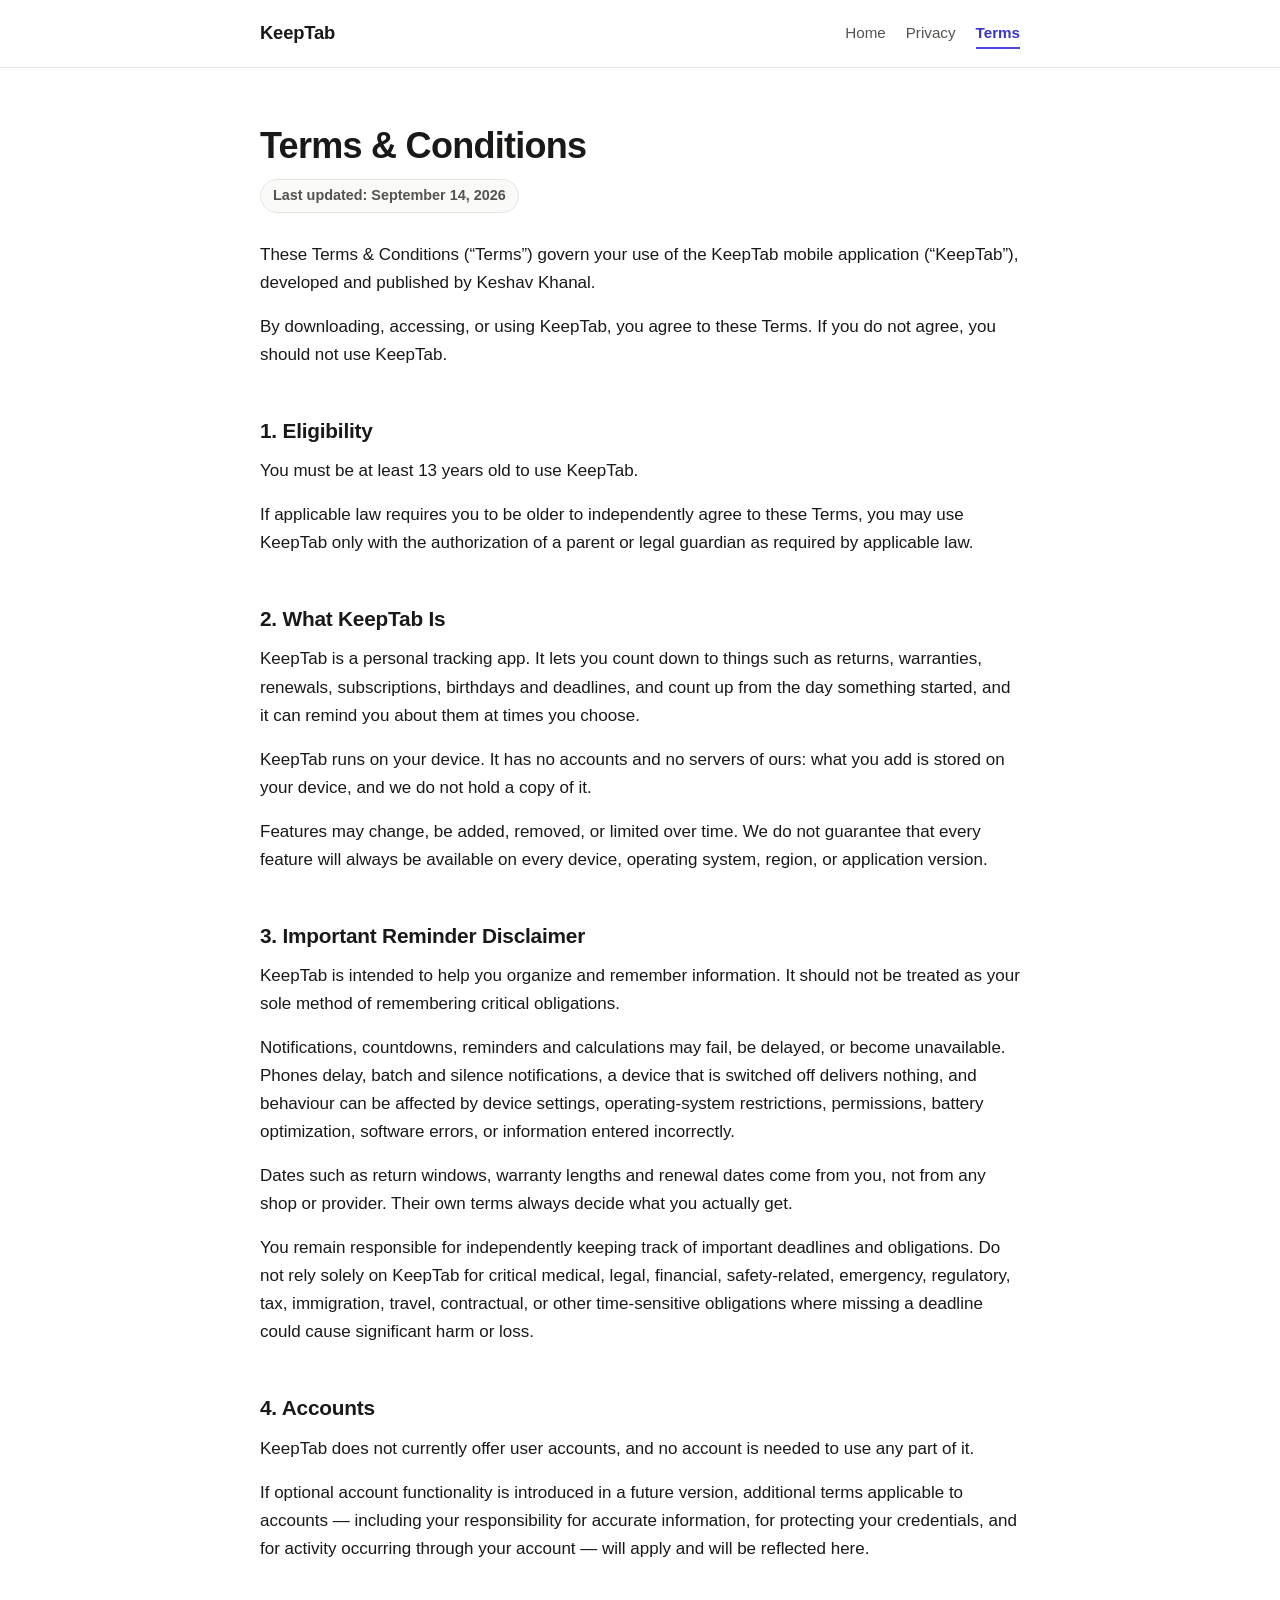
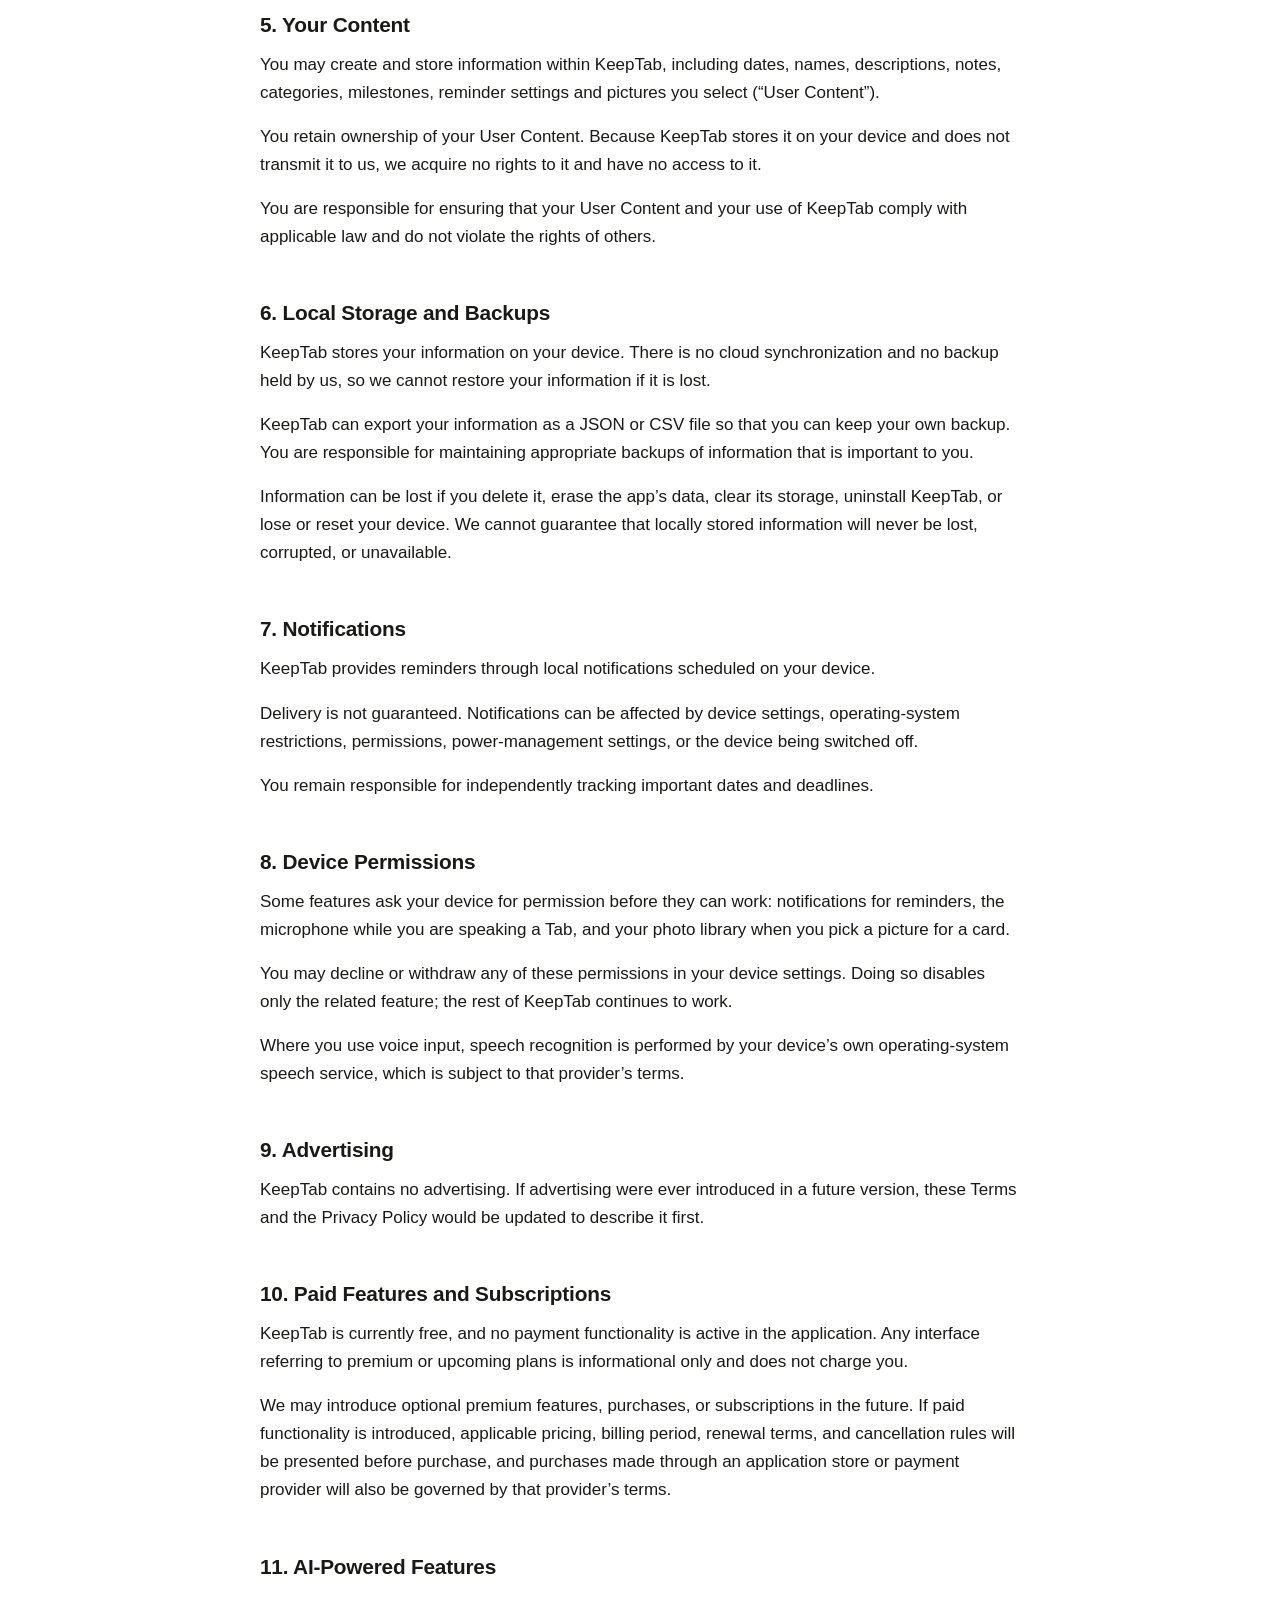
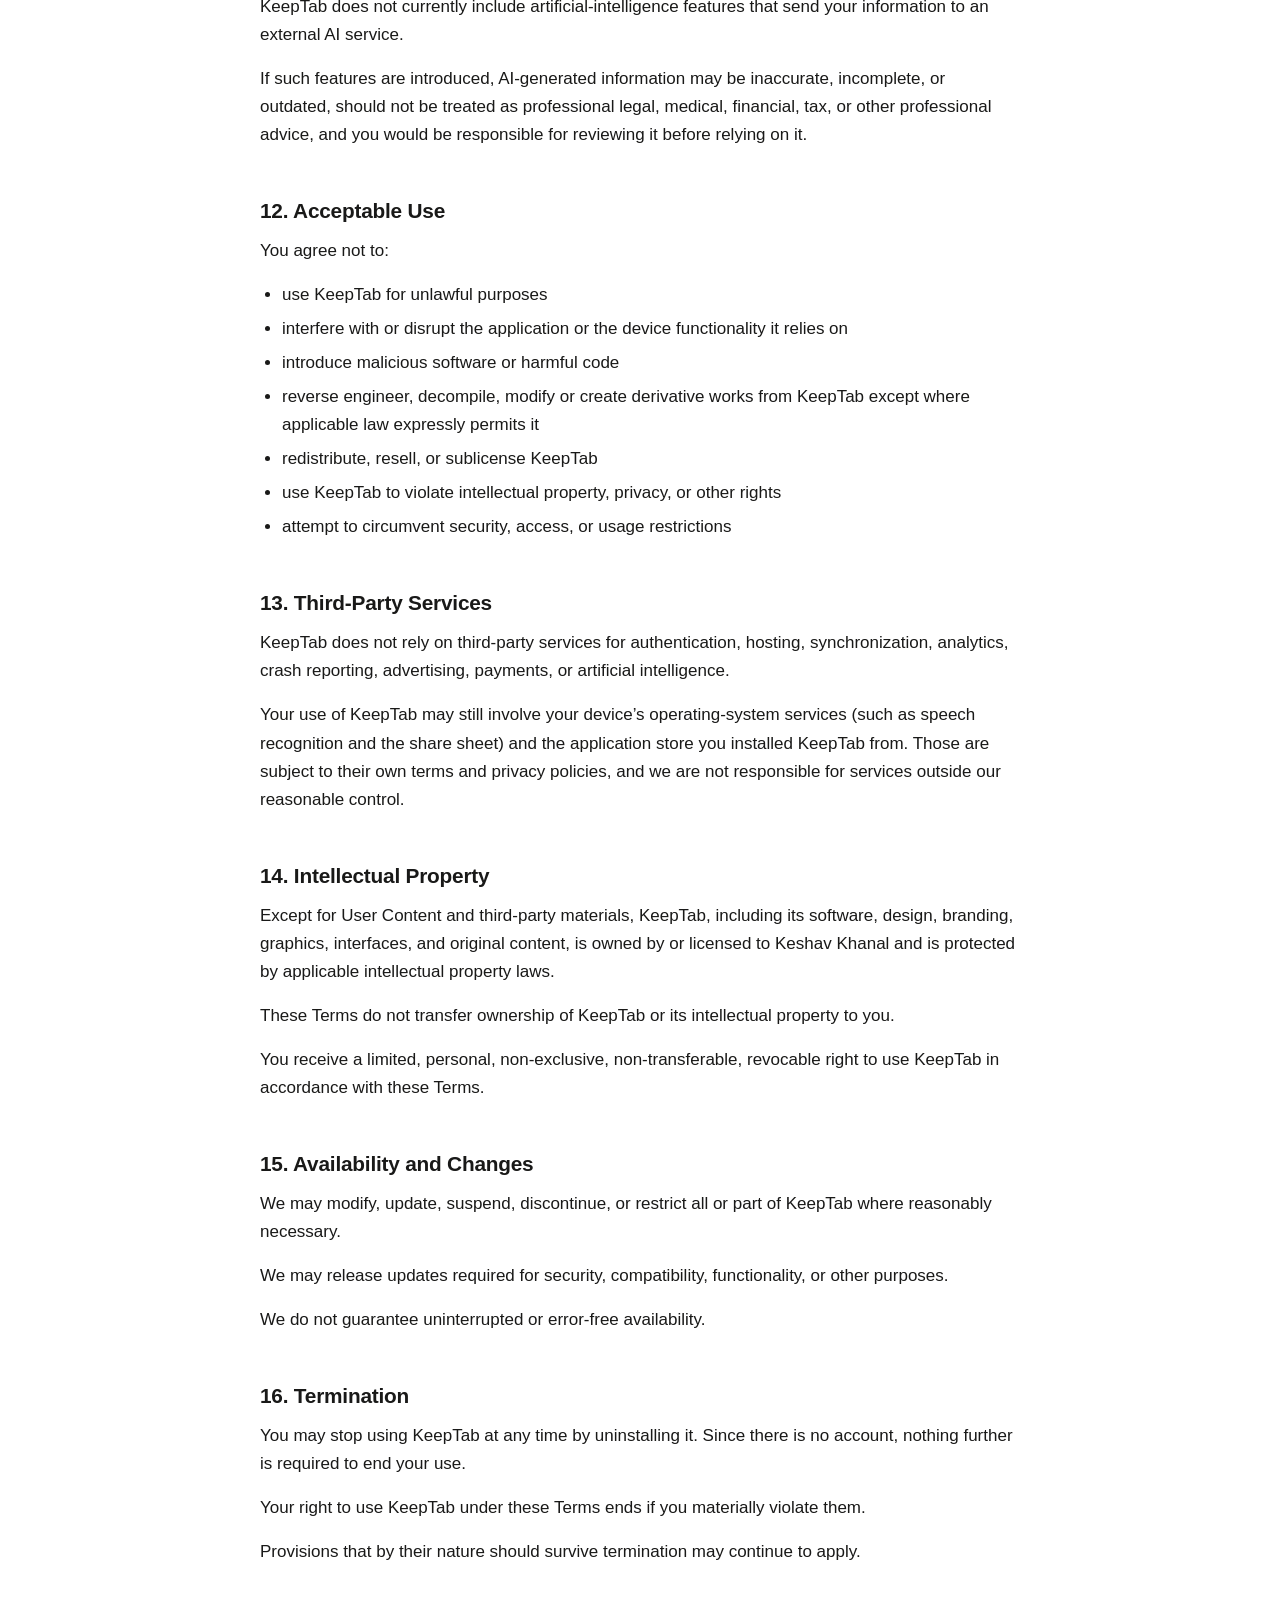
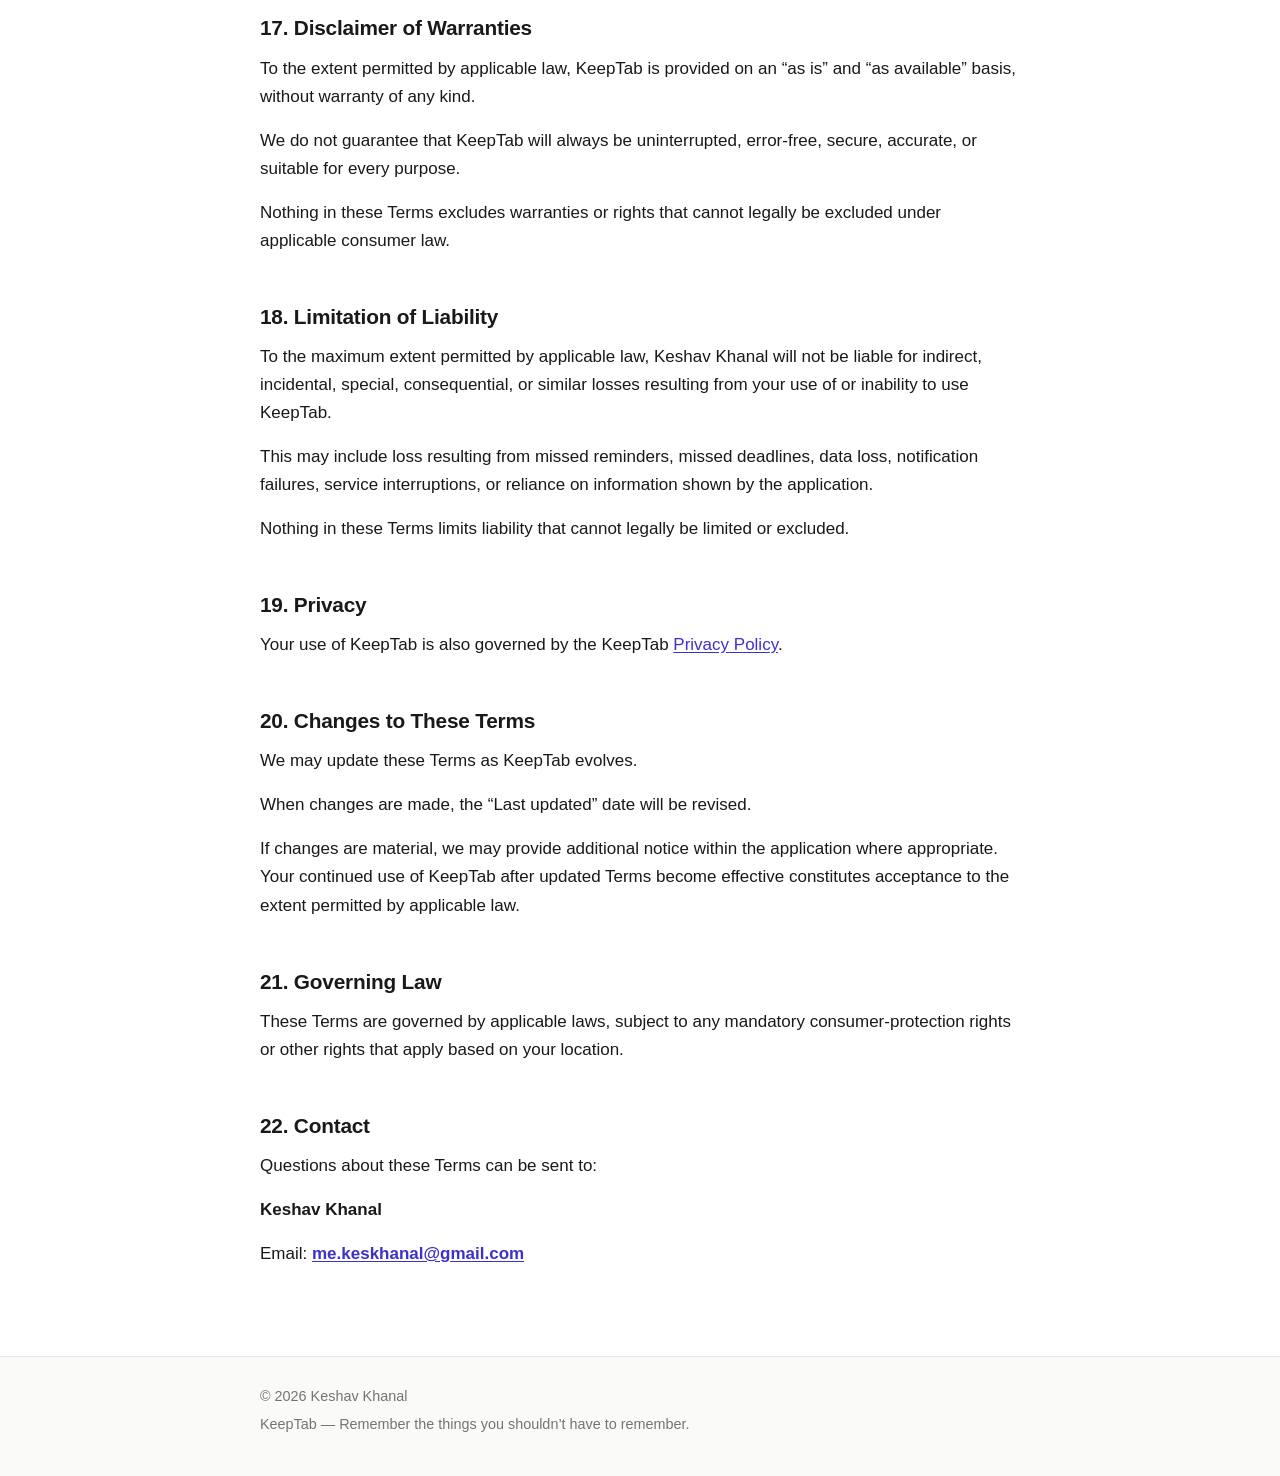
==== terms.html @ 7f52d2fa "Add KeepTab legal site (home, privacy policy, terms) Static HTML/CSS for GitHub Pages — no build ste" ====
<!DOCTYPE html>
<html lang="en">
<head>
<meta charset="utf-8">
<meta name="viewport" content="width=device-width, initial-scale=1">
<title>Terms &amp; Conditions | KeepTab</title>
<meta name="description" content="The terms that apply when you use KeepTab, the countdown and deadline tracking app developed and published by Keshav Khanal.">
<link rel="canonical" href="./terms.html">
<link rel="stylesheet" href="./styles.css">
</head>
<body>

<header class="site-header">
  <div class="wrap">
    <a class="brand" href="./index.html">KeepTab</a>
    <nav class="site-nav" aria-label="Primary">
      <a href="./index.html">Home</a>
      <a href="./privacy.html">Privacy</a>
      <a href="./terms.html" aria-current="page">Terms</a>
    </nav>
  </div>
</header>

<main>
  <article class="wrap">
    <h1>Terms &amp; Conditions</h1>
    <p class="updated">Last updated: September 14, 2026</p>

    <p>These Terms &amp; Conditions (&ldquo;Terms&rdquo;) govern your use of the KeepTab mobile application (&ldquo;KeepTab&rdquo;), developed and published by Keshav Khanal.</p>

    <p>By downloading, accessing, or using KeepTab, you agree to these Terms. If you do not agree, you should not use KeepTab.</p>

    <h2>1. Eligibility</h2>
    <p>You must be at least 13 years old to use KeepTab.</p>
    <p>If applicable law requires you to be older to independently agree to these Terms, you may use KeepTab only with the authorization of a parent or legal guardian as required by applicable law.</p>

    <h2>2. What KeepTab Is</h2>
    <p>KeepTab is a personal tracking app. It lets you count down to things such as returns, warranties, renewals, subscriptions, birthdays and deadlines, and count up from the day something started, and it can remind you about them at times you choose.</p>
    <p>KeepTab runs on your device. It has no accounts and no servers of ours: what you add is stored on your device, and we do not hold a copy of it.</p>
    <p>Features may change, be added, removed, or limited over time. We do not guarantee that every feature will always be available on every device, operating system, region, or application version.</p>

    <h2>3. Important Reminder Disclaimer</h2>
    <p>KeepTab is intended to help you organize and remember information. It should not be treated as your sole method of remembering critical obligations.</p>
    <p>Notifications, countdowns, reminders and calculations may fail, be delayed, or become unavailable. Phones delay, batch and silence notifications, a device that is switched off delivers nothing, and behaviour can be affected by device settings, operating-system restrictions, permissions, battery optimization, software errors, or information entered incorrectly.</p>
    <p>Dates such as return windows, warranty lengths and renewal dates come from you, not from any shop or provider. Their own terms always decide what you actually get.</p>
    <p>You remain responsible for independently keeping track of important deadlines and obligations. Do not rely solely on KeepTab for critical medical, legal, financial, safety-related, emergency, regulatory, tax, immigration, travel, contractual, or other time-sensitive obligations where missing a deadline could cause significant harm or loss.</p>

    <h2>4. Accounts</h2>
    <p>KeepTab does not currently offer user accounts, and no account is needed to use any part of it.</p>
    <p>If optional account functionality is introduced in a future version, additional terms applicable to accounts &mdash; including your responsibility for accurate information, for protecting your credentials, and for activity occurring through your account &mdash; will apply and will be reflected here.</p>

    <h2>5. Your Content</h2>
    <p>You may create and store information within KeepTab, including dates, names, descriptions, notes, categories, milestones, reminder settings and pictures you select (&ldquo;User Content&rdquo;).</p>
    <p>You retain ownership of your User Content. Because KeepTab stores it on your device and does not transmit it to us, we acquire no rights to it and have no access to it.</p>
    <p>You are responsible for ensuring that your User Content and your use of KeepTab comply with applicable law and do not violate the rights of others.</p>

    <h2>6. Local Storage and Backups</h2>
    <p>KeepTab stores your information on your device. There is no cloud synchronization and no backup held by us, so we cannot restore your information if it is lost.</p>
    <p>KeepTab can export your information as a JSON or CSV file so that you can keep your own backup. You are responsible for maintaining appropriate backups of information that is important to you.</p>
    <p>Information can be lost if you delete it, erase the app&rsquo;s data, clear its storage, uninstall KeepTab, or lose or reset your device. We cannot guarantee that locally stored information will never be lost, corrupted, or unavailable.</p>

    <h2>7. Notifications</h2>
    <p>KeepTab provides reminders through local notifications scheduled on your device.</p>
    <p>Delivery is not guaranteed. Notifications can be affected by device settings, operating-system restrictions, permissions, power-management settings, or the device being switched off.</p>
    <p>You remain responsible for independently tracking important dates and deadlines.</p>

    <h2>8. Device Permissions</h2>
    <p>Some features ask your device for permission before they can work: notifications for reminders, the microphone while you are speaking a Tab, and your photo library when you pick a picture for a card.</p>
    <p>You may decline or withdraw any of these permissions in your device settings. Doing so disables only the related feature; the rest of KeepTab continues to work.</p>
    <p>Where you use voice input, speech recognition is performed by your device&rsquo;s own operating-system speech service, which is subject to that provider&rsquo;s terms.</p>

    <h2>9. Advertising</h2>
    <p>KeepTab contains no advertising. If advertising were ever introduced in a future version, these Terms and the Privacy Policy would be updated to describe it first.</p>

    <h2>10. Paid Features and Subscriptions</h2>
    <p>KeepTab is currently free, and no payment functionality is active in the application. Any interface referring to premium or upcoming plans is informational only and does not charge you.</p>
    <p>We may introduce optional premium features, purchases, or subscriptions in the future. If paid functionality is introduced, applicable pricing, billing period, renewal terms, and cancellation rules will be presented before purchase, and purchases made through an application store or payment provider will also be governed by that provider&rsquo;s terms.</p>

    <h2>11. AI-Powered Features</h2>
    <p>KeepTab does not currently include artificial-intelligence features that send your information to an external AI service.</p>
    <p>If such features are introduced, AI-generated information may be inaccurate, incomplete, or outdated, should not be treated as professional legal, medical, financial, tax, or other professional advice, and you would be responsible for reviewing it before relying on it.</p>

    <h2>12. Acceptable Use</h2>
    <p>You agree not to:</p>
    <ul>
      <li>use KeepTab for unlawful purposes</li>
      <li>interfere with or disrupt the application or the device functionality it relies on</li>
      <li>introduce malicious software or harmful code</li>
      <li>reverse engineer, decompile, modify or create derivative works from KeepTab except where applicable law expressly permits it</li>
      <li>redistribute, resell, or sublicense KeepTab</li>
      <li>use KeepTab to violate intellectual property, privacy, or other rights</li>
      <li>attempt to circumvent security, access, or usage restrictions</li>
    </ul>

    <h2>13. Third-Party Services</h2>
    <p>KeepTab does not rely on third-party services for authentication, hosting, synchronization, analytics, crash reporting, advertising, payments, or artificial intelligence.</p>
    <p>Your use of KeepTab may still involve your device&rsquo;s operating-system services (such as speech recognition and the share sheet) and the application store you installed KeepTab from. Those are subject to their own terms and privacy policies, and we are not responsible for services outside our reasonable control.</p>

    <h2>14. Intellectual Property</h2>
    <p>Except for User Content and third-party materials, KeepTab, including its software, design, branding, graphics, interfaces, and original content, is owned by or licensed to Keshav Khanal and is protected by applicable intellectual property laws.</p>
    <p>These Terms do not transfer ownership of KeepTab or its intellectual property to you.</p>
    <p>You receive a limited, personal, non-exclusive, non-transferable, revocable right to use KeepTab in accordance with these Terms.</p>

    <h2>15. Availability and Changes</h2>
    <p>We may modify, update, suspend, discontinue, or restrict all or part of KeepTab where reasonably necessary.</p>
    <p>We may release updates required for security, compatibility, functionality, or other purposes.</p>
    <p>We do not guarantee uninterrupted or error-free availability.</p>

    <h2>16. Termination</h2>
    <p>You may stop using KeepTab at any time by uninstalling it. Since there is no account, nothing further is required to end your use.</p>
    <p>Your right to use KeepTab under these Terms ends if you materially violate them.</p>
    <p>Provisions that by their nature should survive termination may continue to apply.</p>

    <h2>17. Disclaimer of Warranties</h2>
    <p>To the extent permitted by applicable law, KeepTab is provided on an &ldquo;as is&rdquo; and &ldquo;as available&rdquo; basis, without warranty of any kind.</p>
    <p>We do not guarantee that KeepTab will always be uninterrupted, error-free, secure, accurate, or suitable for every purpose.</p>
    <p>Nothing in these Terms excludes warranties or rights that cannot legally be excluded under applicable consumer law.</p>

    <h2>18. Limitation of Liability</h2>
    <p>To the maximum extent permitted by applicable law, Keshav Khanal will not be liable for indirect, incidental, special, consequential, or similar losses resulting from your use of or inability to use KeepTab.</p>
    <p>This may include loss resulting from missed reminders, missed deadlines, data loss, notification failures, service interruptions, or reliance on information shown by the application.</p>
    <p>Nothing in these Terms limits liability that cannot legally be limited or excluded.</p>

    <h2>19. Privacy</h2>
    <p>Your use of KeepTab is also governed by the KeepTab <a href="./privacy.html">Privacy Policy</a>.</p>

    <h2>20. Changes to These Terms</h2>
    <p>We may update these Terms as KeepTab evolves.</p>
    <p>When changes are made, the &ldquo;Last updated&rdquo; date will be revised.</p>
    <p>If changes are material, we may provide additional notice within the application where appropriate. Your continued use of KeepTab after updated Terms become effective constitutes acceptance to the extent permitted by applicable law.</p>

    <h2>21. Governing Law</h2>
    <p>These Terms are governed by applicable laws, subject to any mandatory consumer-protection rights or other rights that apply based on your location.</p>

    <h2>22. Contact</h2>
    <p>Questions about these Terms can be sent to:</p>
    <p><strong>Keshav Khanal</strong></p>
    <p>Email: <strong><a href="mailto:me.keskhanal@gmail.com">me.keskhanal@gmail.com</a></strong></p>
  </article>
</main>

<footer class="site-footer">
  <div class="wrap">
    <p>&copy; 2026 Keshav Khanal</p>
    <p>KeepTab &mdash; Remember the things you shouldn&rsquo;t have to remember.</p>
  </div>
</footer>

</body>
</html>
---- styles.css ----
/* KeepTab legal site — plain CSS, no build step, no JS, no tracking. */

:root {
  --kt-blue: #4f46e5;
  --kt-blue-ink: #3b33c9;
  --kt-blue-soft: #eeedfb;
  --ink: #191918;
  --ink-muted: #55534f;
  --ink-faint: #77746e;
  --bg: #ffffff;
  --bg-alt: #fafaf9;
  --border: #e7e5e1;
  --radius: 12px;
  --content: 800px;
}

*,
*::before,
*::after {
  box-sizing: border-box;
}

html {
  -webkit-text-size-adjust: 100%;
}

body {
  margin: 0;
  background: var(--bg);
  color: var(--ink);
  font-family: -apple-system, BlinkMacSystemFont, "Segoe UI", Roboto, Helvetica,
    Arial, "Noto Sans", sans-serif, "Apple Color Emoji", "Segoe UI Emoji";
  font-size: 17px;
  line-height: 1.65;
  -webkit-font-smoothing: antialiased;
}

.wrap {
  width: 100%;
  max-width: var(--content);
  margin: 0 auto;
  padding: 0 20px;
}

a {
  color: var(--kt-blue-ink);
  text-decoration: underline;
  text-underline-offset: 2px;
}

a:hover {
  color: var(--kt-blue);
}

a:focus-visible,
.card:focus-visible {
  outline: 2px solid var(--kt-blue);
  outline-offset: 3px;
  border-radius: 4px;
}

/* ---------- Header ---------- */

.site-header {
  border-bottom: 1px solid var(--border);
  background: var(--bg);
}

.site-header .wrap {
  display: flex;
  flex-wrap: wrap;
  align-items: center;
  justify-content: space-between;
  gap: 8px 24px;
  padding-top: 18px;
  padding-bottom: 18px;
}

.brand {
  font-size: 1.15rem;
  font-weight: 700;
  letter-spacing: -0.01em;
  color: var(--ink);
  text-decoration: none;
}

.brand:hover {
  color: var(--kt-blue-ink);
}

.site-nav {
  display: flex;
  flex-wrap: wrap;
  gap: 6px 20px;
  font-size: 0.95rem;
}

.site-nav a {
  color: var(--ink-muted);
  text-decoration: none;
  padding: 2px 0;
  border-bottom: 2px solid transparent;
}

.site-nav a:hover {
  color: var(--kt-blue-ink);
}

.site-nav a[aria-current="page"] {
  color: var(--kt-blue-ink);
  font-weight: 600;
  border-bottom-color: var(--kt-blue);
}

/* ---------- Main ---------- */

main {
  padding: 56px 0 72px;
}

h1 {
  font-size: 2.25rem;
  line-height: 1.2;
  letter-spacing: -0.02em;
  margin: 0 0 12px;
}

h2 {
  font-size: 1.3rem;
  line-height: 1.35;
  letter-spacing: -0.01em;
  margin: 44px 0 12px;
  padding-top: 4px;
}

h3 {
  font-size: 1.05rem;
  margin: 28px 0 8px;
}

p {
  margin: 0 0 16px;
}

ul {
  margin: 0 0 16px;
  padding-left: 22px;
}

li {
  margin-bottom: 6px;
}

strong {
  font-weight: 650;
}

hr {
  border: 0;
  border-top: 1px solid var(--border);
  margin: 44px 0;
}

.tagline {
  font-size: 1.2rem;
  font-weight: 600;
  color: var(--kt-blue-ink);
  margin: 0 0 20px;
}

.lede {
  font-size: 1.05rem;
  color: var(--ink-muted);
}

.updated {
  display: inline-block;
  font-size: 0.9rem;
  font-weight: 600;
  color: var(--ink-muted);
  background: var(--bg-alt);
  border: 1px solid var(--border);
  border-radius: 999px;
  padding: 4px 12px;
  margin: 0 0 28px;
}

/* ---------- Legal cards (home) ---------- */

.cards {
  display: grid;
  grid-template-columns: repeat(auto-fit, minmax(260px, 1fr));
  gap: 16px;
  margin: 0 0 40px;
}

.card {
  display: block;
  padding: 22px;
  border: 1px solid var(--border);
  border-radius: var(--radius);
  background: var(--bg);
  text-decoration: none;
  color: inherit;
  transition: border-color 0.15s ease, box-shadow 0.15s ease,
    transform 0.15s ease;
}

.card:hover {
  border-color: var(--kt-blue);
  box-shadow: 0 2px 14px rgba(79, 70, 229, 0.12);
  transform: translateY(-1px);
}

.card-title {
  display: block;
  font-size: 1.05rem;
  font-weight: 650;
  color: var(--kt-blue-ink);
  margin-bottom: 6px;
}

.card-desc {
  display: block;
  font-size: 0.95rem;
  color: var(--ink-muted);
  line-height: 1.55;
}

/* ---------- Contact block ---------- */

.contact {
  border: 1px solid var(--border);
  border-left: 3px solid var(--kt-blue);
  background: var(--bg-alt);
  border-radius: var(--radius);
  padding: 20px 22px;
}

.contact p:last-child {
  margin-bottom: 0;
}

.note {
  font-size: 0.95rem;
  color: var(--ink-muted);
  background: var(--kt-blue-soft);
  border-radius: var(--radius);
  padding: 16px 18px;
  margin-top: 32px;
}

/* ---------- Footer ---------- */

.site-footer {
  border-top: 1px solid var(--border);
  background: var(--bg-alt);
  padding: 28px 0 36px;
  font-size: 0.9rem;
  color: var(--ink-faint);
}

.site-footer p {
  margin: 0 0 4px;
}

/* ---------- Small screens ---------- */

@media (max-width: 600px) {
  body {
    font-size: 16px;
  }

  main {
    padding: 36px 0 52px;
  }

  h1 {
    font-size: 1.8rem;
  }

  h2 {
    font-size: 1.18rem;
    margin-top: 36px;
  }

  .site-header .wrap {
    flex-direction: column;
    align-items: flex-start;
  }
}

/* ---------- Print ---------- */

@media print {
  :root {
    --content: 100%;
  }

  body {
    font-size: 11pt;
    line-height: 1.5;
    color: #000;
    background: #fff;
  }

  .site-header,
  .site-nav,
  .cards {
    display: none;
  }

  .site-footer {
    border-top: 1px solid #999;
    background: transparent;
    color: #000;
    padding: 12pt 0 0;
  }

  main {
    padding: 0;
  }

  .wrap {
    padding: 0;
    max-width: none;
  }

  a {
    color: #000;
    text-decoration: none;
  }

  .note,
  .contact {
    background: transparent;
    border: 1px solid #999;
  }

  .updated {
    background: transparent;
  }

  h1,
  h2,
  h3 {
    page-break-after: avoid;
    break-after: avoid-page;
  }

  p,
  ul,
  li {
    page-break-inside: avoid;
    break-inside: avoid;
  }
}

/* Utility: first heading inside a boxed block, and the policy summary note. */
.flush {
  margin-top: 0;
}

.summary {
  margin-top: 0;
  margin-bottom: 26px;
}
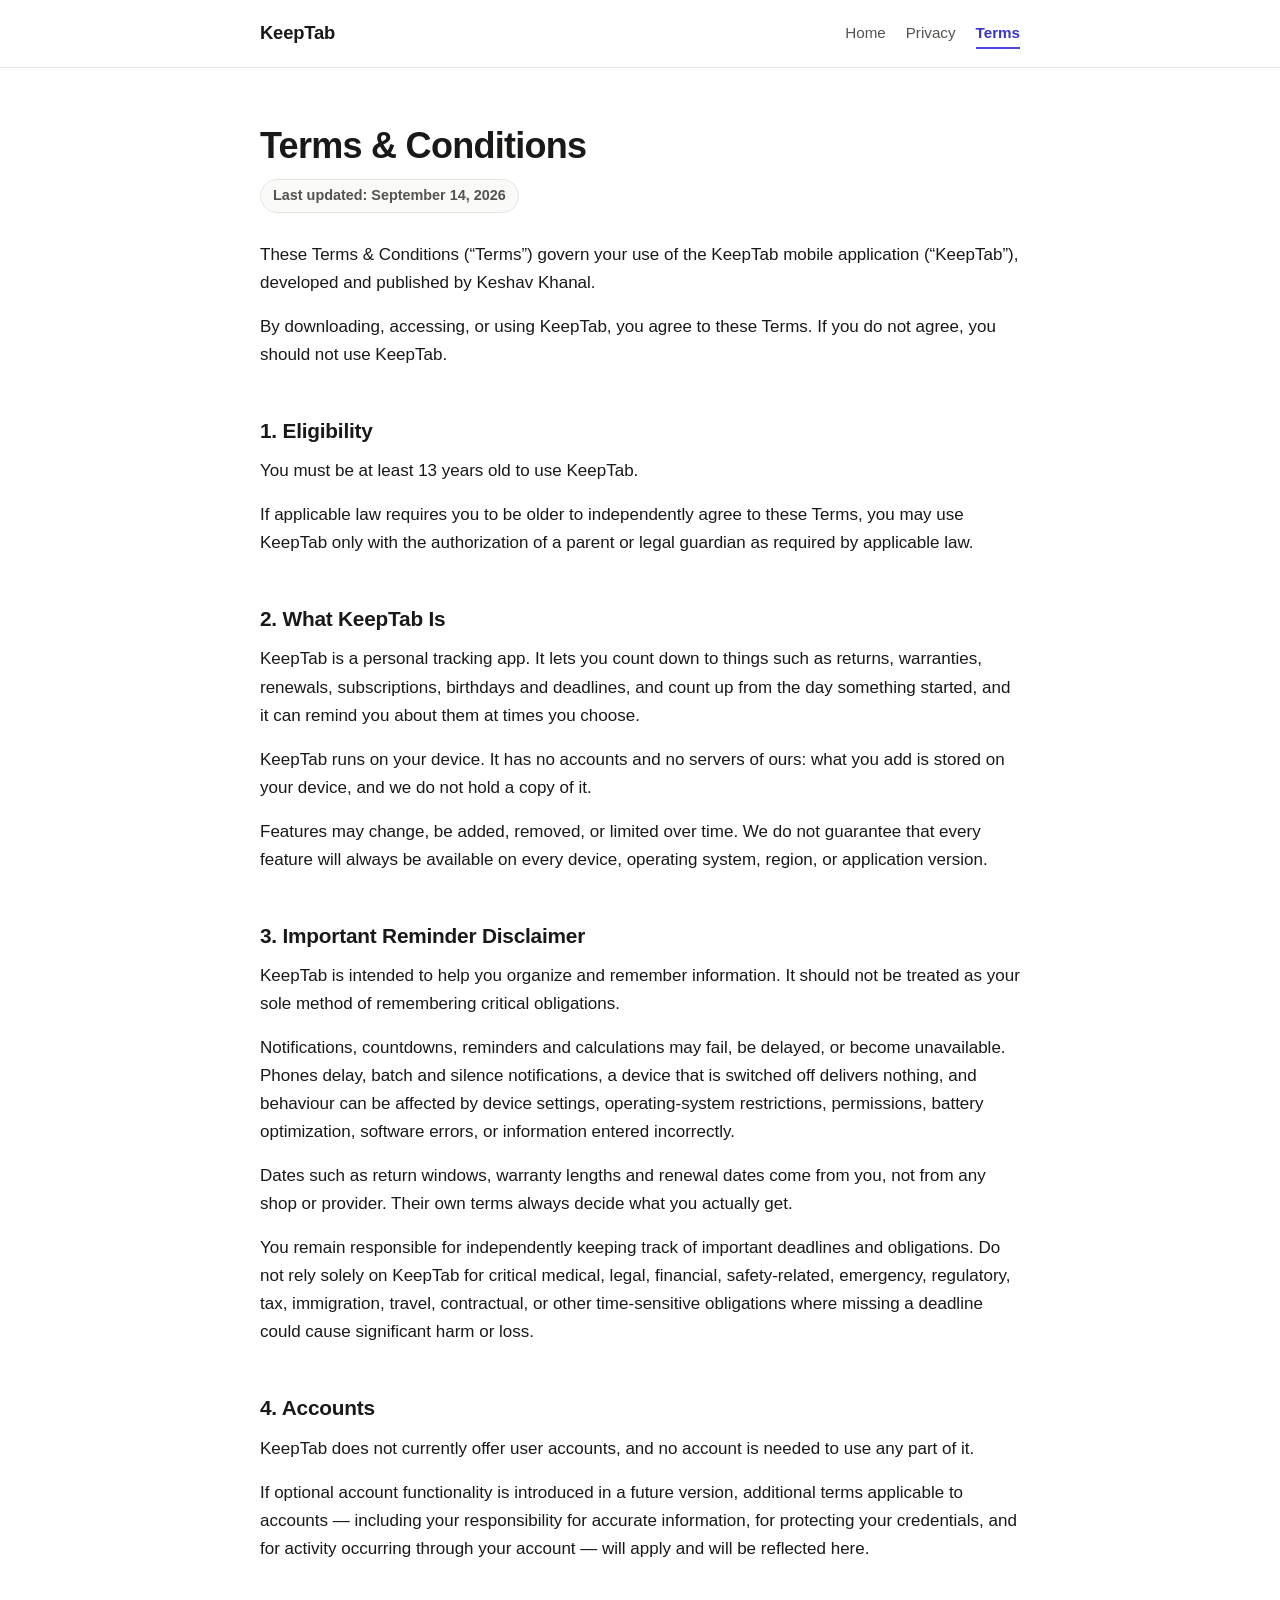
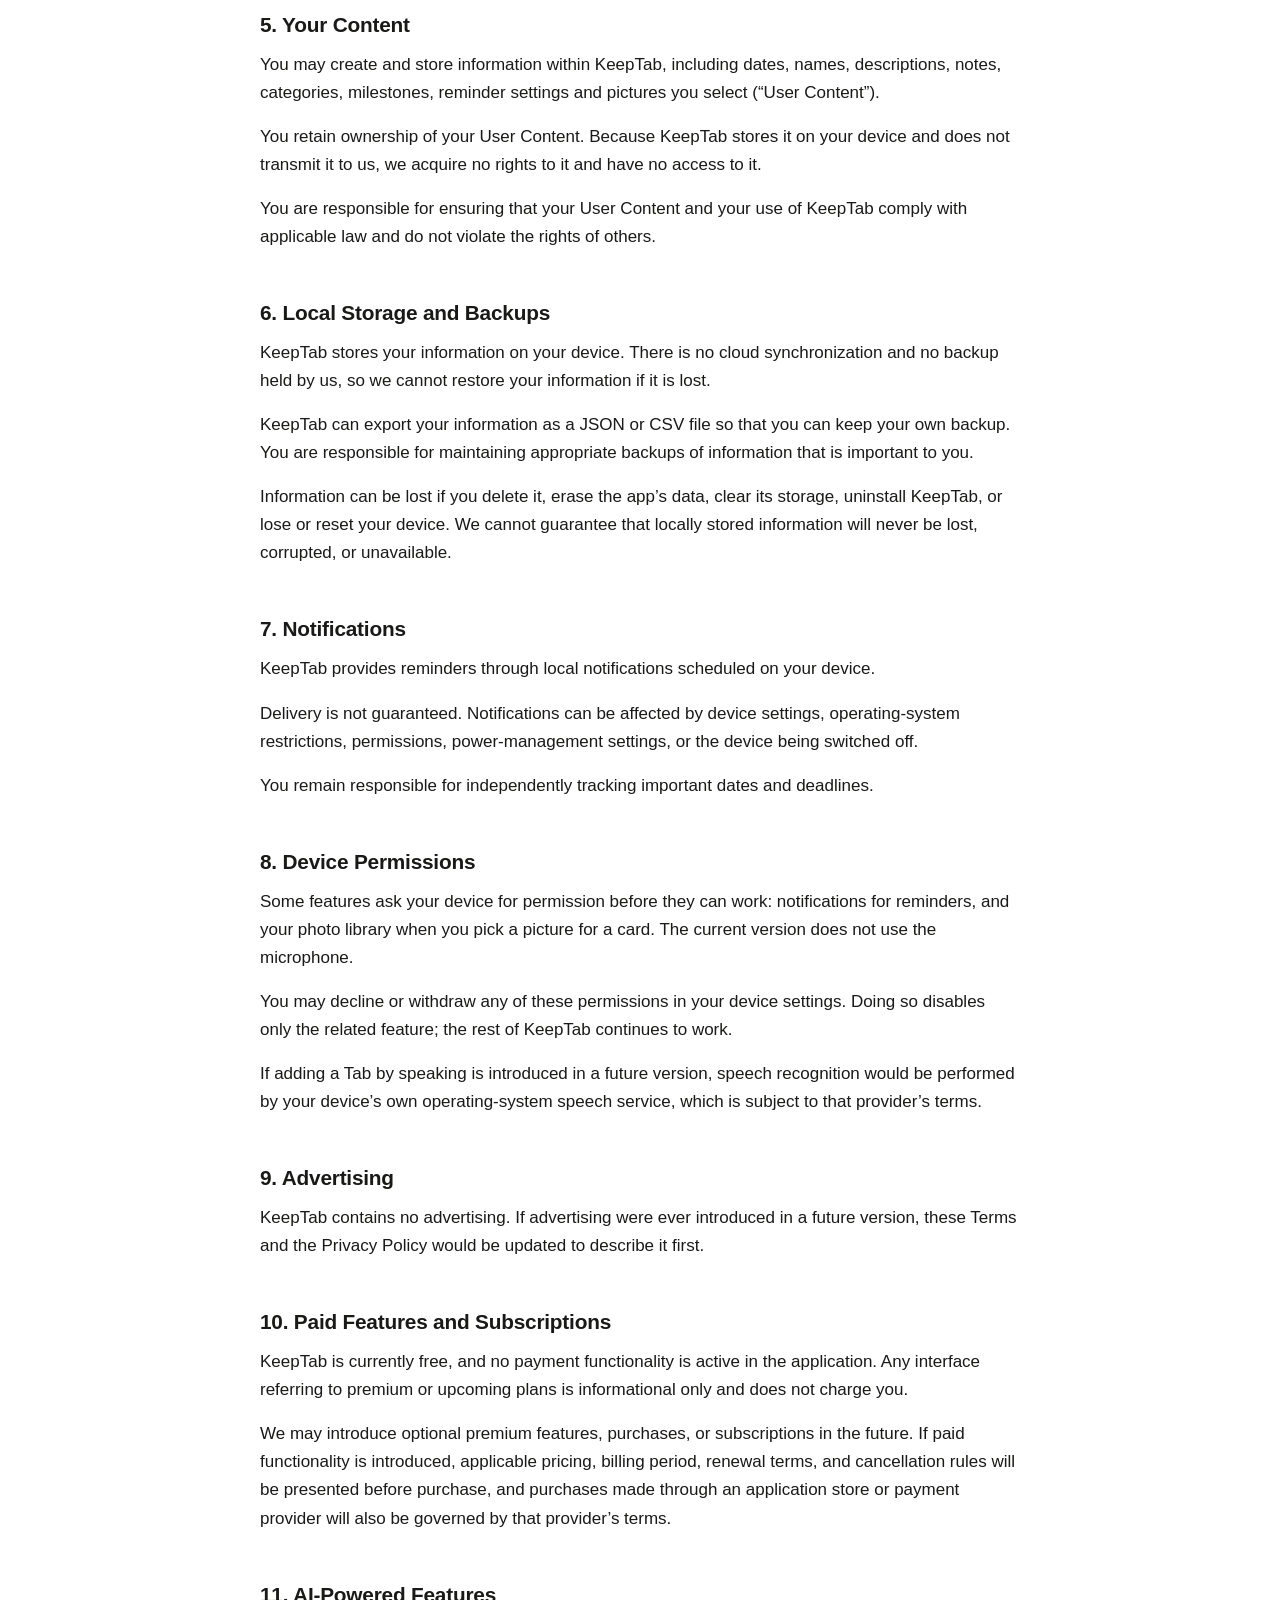
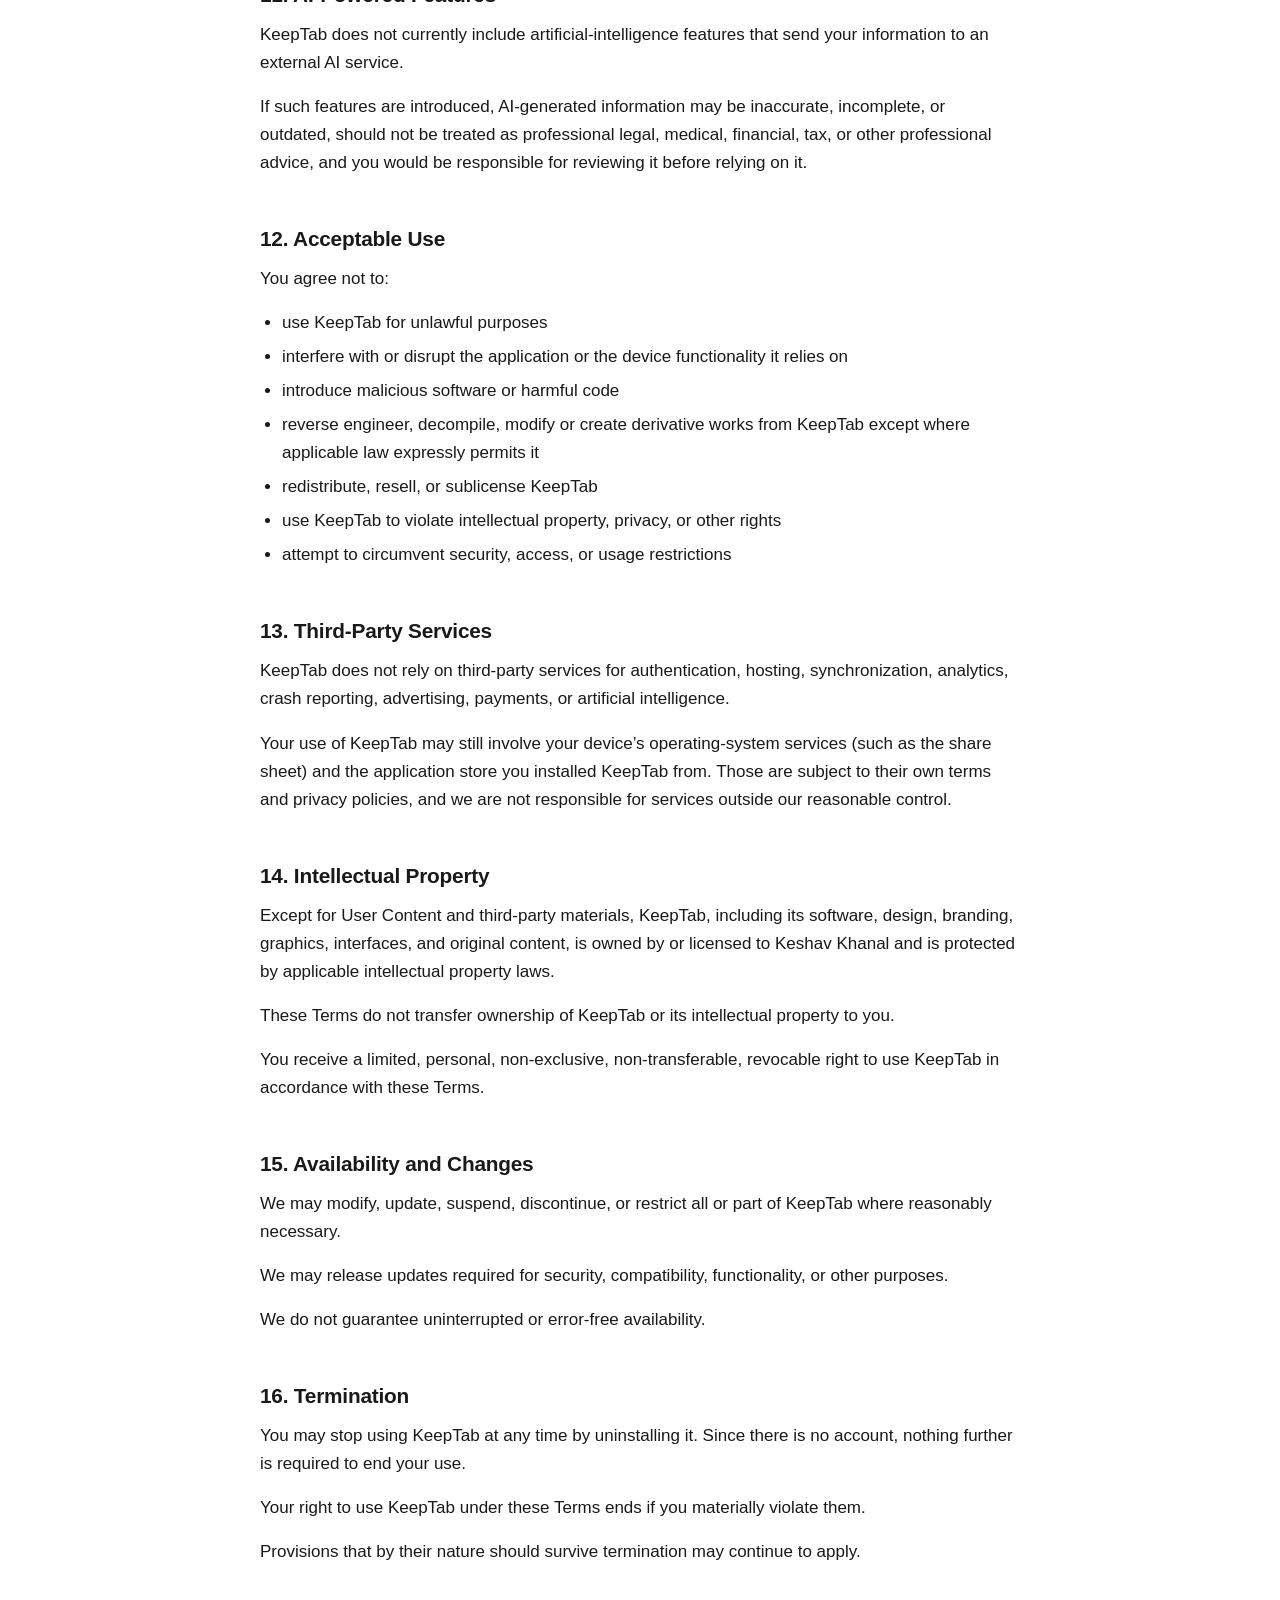
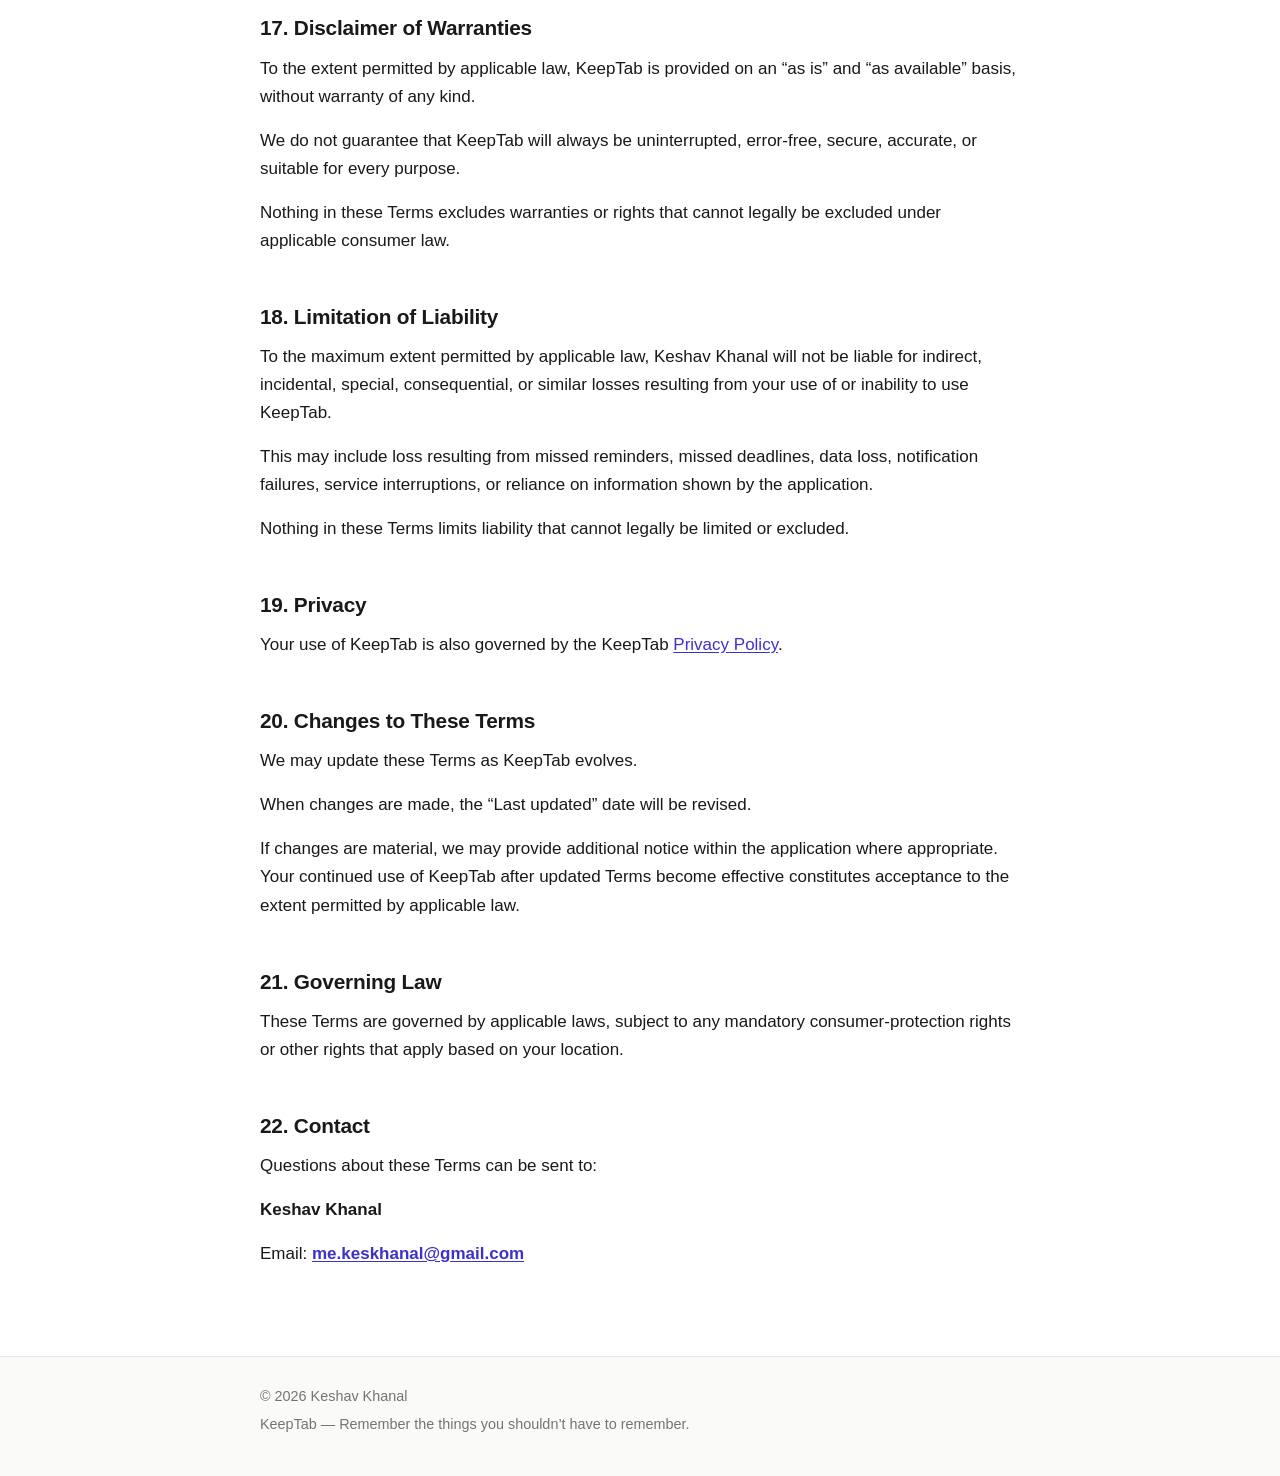
==== commit 6b39424c: "Describe the microphone as the feature it is: not yet shipped Voice add cannot be reached in 1.0 and" ====
--- a/terms.html
+++ b/terms.html
@@ -65,9 +65,9 @@
     <p>You remain responsible for independently tracking important dates and deadlines.</p>
 
     <h2>8. Device Permissions</h2>
-    <p>Some features ask your device for permission before they can work: notifications for reminders, the microphone while you are speaking a Tab, and your photo library when you pick a picture for a card.</p>
+    <p>Some features ask your device for permission before they can work: notifications for reminders, and your photo library when you pick a picture for a card. The current version does not use the microphone.</p>
     <p>You may decline or withdraw any of these permissions in your device settings. Doing so disables only the related feature; the rest of KeepTab continues to work.</p>
-    <p>Where you use voice input, speech recognition is performed by your device&rsquo;s own operating-system speech service, which is subject to that provider&rsquo;s terms.</p>
+    <p>If adding a Tab by speaking is introduced in a future version, speech recognition would be performed by your device&rsquo;s own operating-system speech service, which is subject to that provider&rsquo;s terms.</p>
 
     <h2>9. Advertising</h2>
     <p>KeepTab contains no advertising. If advertising were ever introduced in a future version, these Terms and the Privacy Policy would be updated to describe it first.</p>
@@ -94,7 +94,7 @@
 
     <h2>13. Third-Party Services</h2>
     <p>KeepTab does not rely on third-party services for authentication, hosting, synchronization, analytics, crash reporting, advertising, payments, or artificial intelligence.</p>
-    <p>Your use of KeepTab may still involve your device&rsquo;s operating-system services (such as speech recognition and the share sheet) and the application store you installed KeepTab from. Those are subject to their own terms and privacy policies, and we are not responsible for services outside our reasonable control.</p>
+    <p>Your use of KeepTab may still involve your device&rsquo;s operating-system services (such as the share sheet) and the application store you installed KeepTab from. Those are subject to their own terms and privacy policies, and we are not responsible for services outside our reasonable control.</p>
 
     <h2>14. Intellectual Property</h2>
     <p>Except for User Content and third-party materials, KeepTab, including its software, design, branding, graphics, interfaces, and original content, is owned by or licensed to Keshav Khanal and is protected by applicable intellectual property laws.</p>
